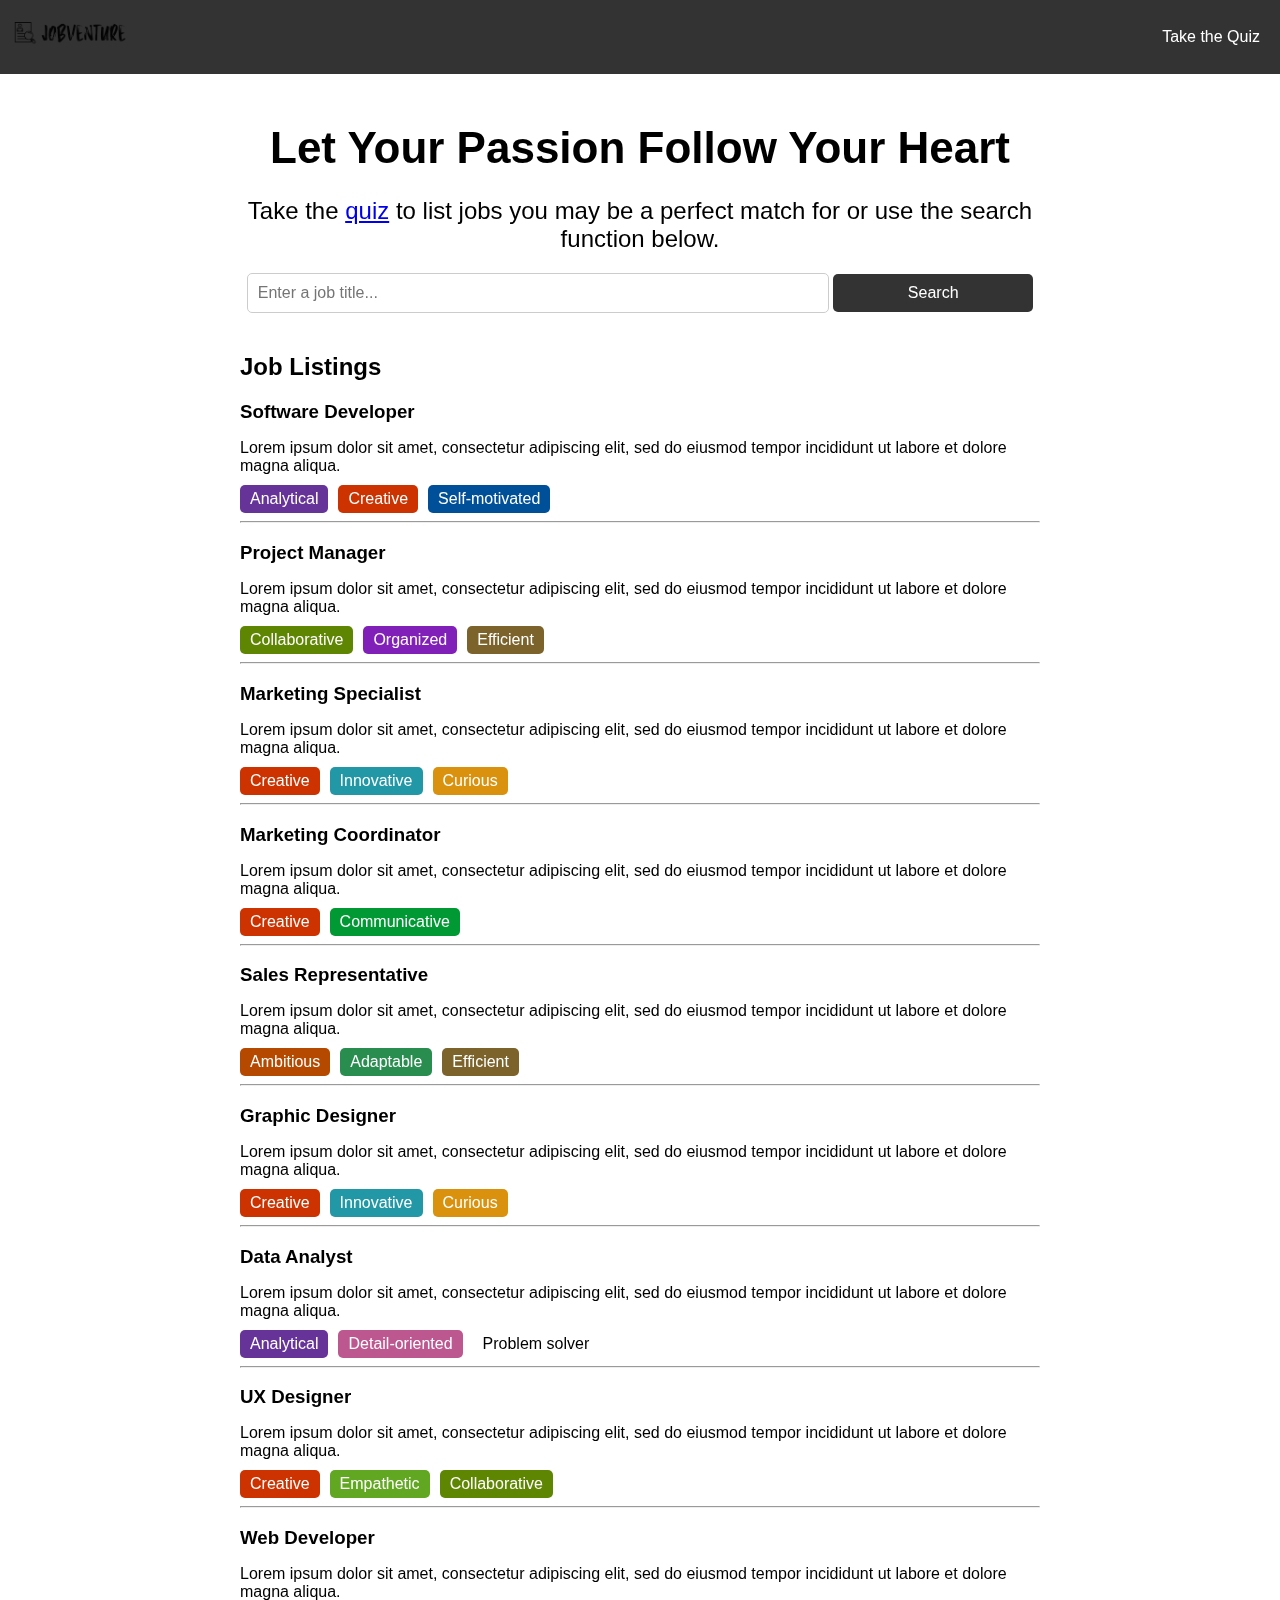
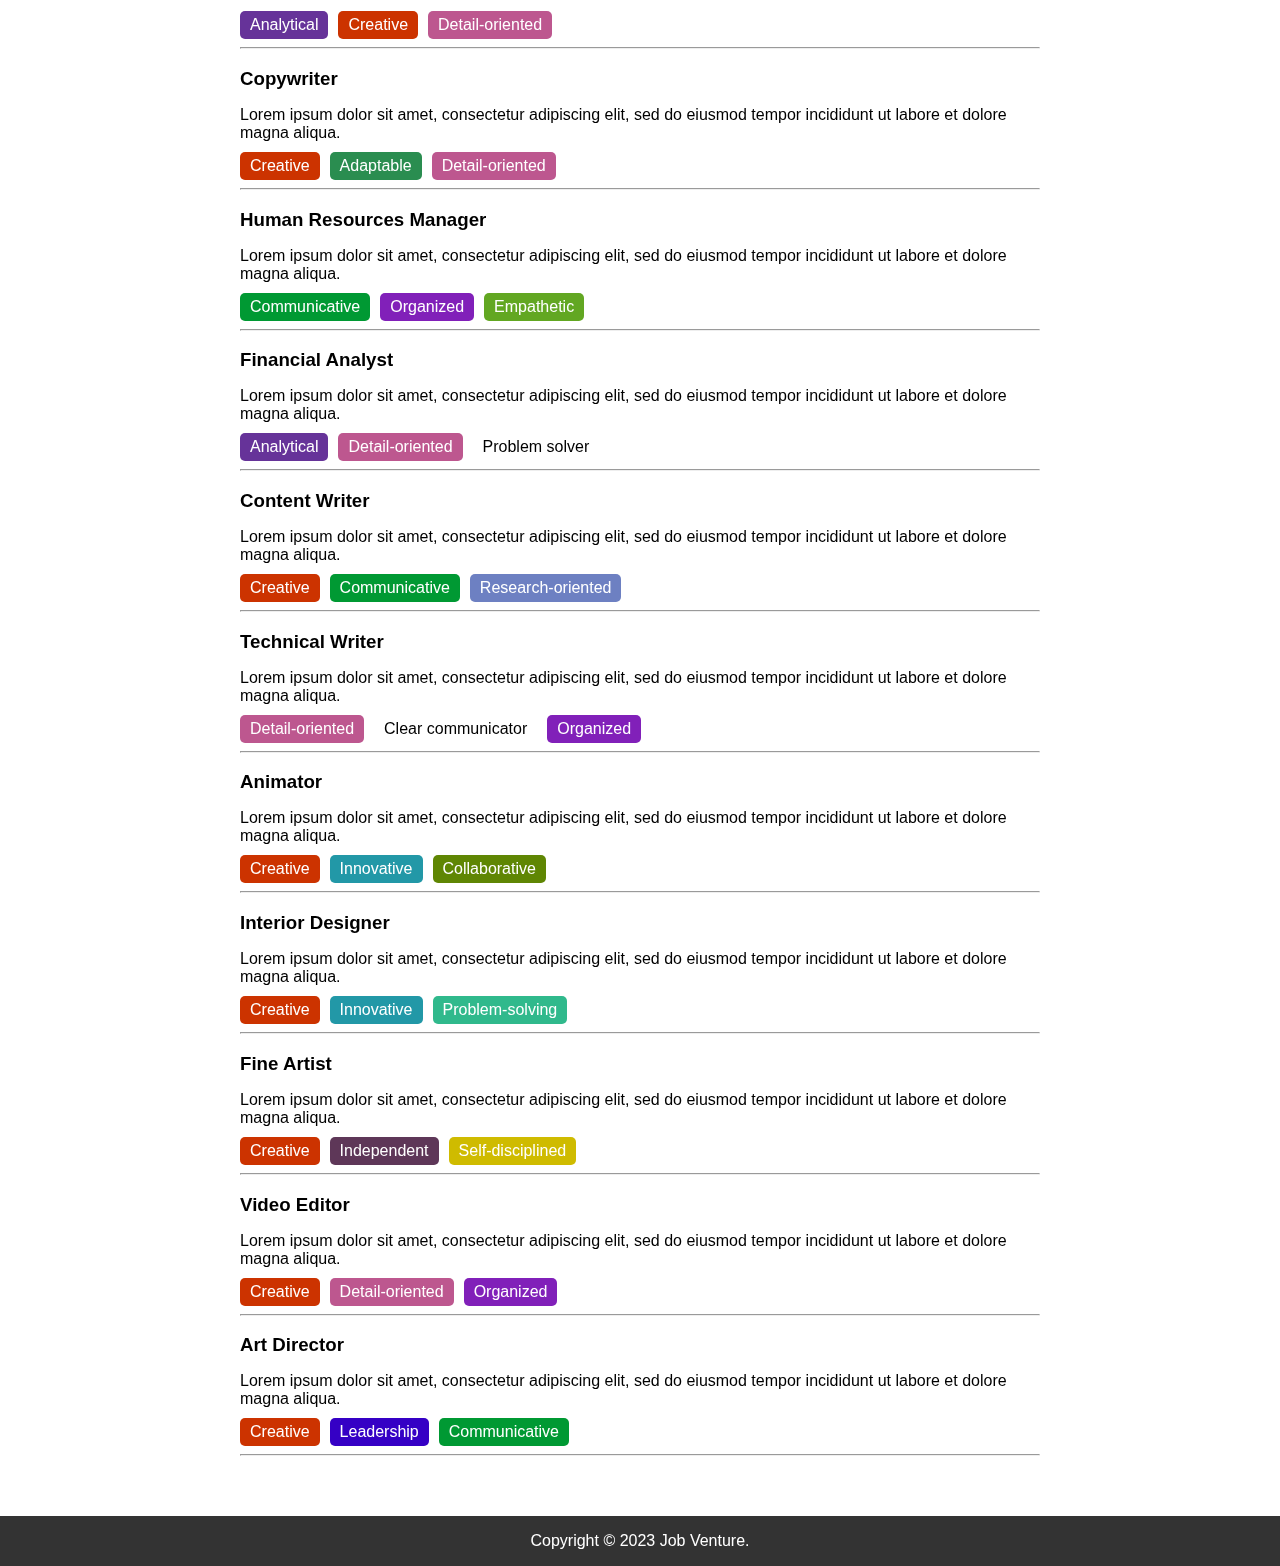
==== home.html @ b3c90a62 "More jobs added" ====
<!DOCTYPE html>
<html>
  <head>
    <meta charset="UTF-8" />
    <title>Job Search App</title>
    <link rel="stylesheet" href="style.css" />
  </head>
  <body style="display: flex; flex-direction: column">
    <header>
      <div class="logo">
        <a  href="home.html"><img src="Assets/Jobventure.png" alt="Job Search App Logo" /></a>
      </div>
      <nav>
        <ul>
          <li><a href="QuizPage/quiz.html">Take the Quiz</a></li>
        </ul>
      </nav>
    </header>
    <main>
      <section class="hero">
        <h1>Let Your Passion Follow Your Heart</h1>
        <p>Take the <a href="/QuizPage/quiz.html">quiz</a> to list jobs you may be a perfect match for or use the search function below.</p>
        <form action="" method="get">
          <input type="text" name="job" placeholder="Enter a job title..." />
          <button type="submit">Search</button>
        </form>
      </section>
      <section class="job-listings" id="job_list">
        <h2>Job Listings</h2>
      </section>
      <script src="src/job_indexing.js"></script>
    </main>
  </body>
  <footer>
    <p>Copyright © 2023 Job Venture.</p>
  </footer>
</html>
---- style.css ----
body {
  margin: 0;
  padding: 0;
  font-family: Arial, sans-serif;
}

header {
  background-color: #333;
  color: #fff;
  display: flex;
  justify-content: space-between;
  align-items: center;
  padding: 10px;
}

.logo img {
  max-height: 50px;
  max-width: 100%;
  mix-blend-mode: multiply;
  size: 5px;
}

nav ul {
  list-style: none;
  display: flex;
}

nav li {
  margin: 0 10px;
}

nav a {
  color: #fff;
  text-decoration: none;
}

li a:hover {
  background-color: #333;
}

main {
  max-width: 800px;
  margin: 0 auto;
  padding: 20px;
}

.hero {
  text-align: center;
  margin-bottom: 40px;
}

.hero h1 {
  font-size: 44px;
  margin-bottom: 10px;
}

.hero p {
  font-size: 24px;
  margin-bottom: 20px;
}

form input[type="text"] {
  padding: 10px;
  font-size: 16px;
  border: 1px solid #ccc;
  border-radius: 5px;
  width: 70%;
}

form button[type="submit"] {
  padding: 10px 16px;
  font-size: 16px;
  background-color: #333;
  color: #fff;
  border: none;
  border-radius: 5px;
  cursor: pointer;
  width: 25%;
}

.job-listings {
  margin-bottom: 40px;
}

.job-listing h3 {
  margin-bottom: 5px;
}

.job-listing p {
  margin-bottom: 10px;
}

.tags {
  list-style: none;
  padding: 0;
  margin: 0;
  display: flex;
}

.tags li {
  padding: 5px 10px;
  border-radius: 5px;
  margin-right: 10px;
}

.tag-technical {
  background-color: #006699;
  color: #fff;
}

.tag-creative {
  background-color: #cc3300;
  color: #fff;
}

.tag-analytical {
  background-color: #663399;
  color: #fff;
}

.tag-communicative {
  background-color: #009933;
  color: #fff;
}

.tag-self-motivated {
  background-color: #004f99;
  color: #fff;
}

.tag-collaborative {
  background-color: #5f8603;
  color: #fff;
}

.tag-organized {
  background-color: #8120b9;
  color: #fff;
}

.tag-efficent {
  background-color: #bf67f1;
  color: #fff;
}

.tag-curious {
  background-color: #da920e;
  color: #fff;
}

.tag-ambitious {
  background-color: #b64900;
  color: #fff;
}

.tag-adaptable {
  background-color: #2a8d50;
  color: #fff;
}

.tag-efficent {
  background-color: #815db1;
  color: #fff;
}

.tag-empathetic {
  background-color: #62a722;
  color: #fff;
}

.tag-innovative {
  background-color: #2298a7;
  color: #fff;
}

.tag-detail-oriented {
  background-color: #bd578f;
  color: #fff;
}

.tag-research-oriented {
  background-color: #6d80c2;
  color: #fff;
}

.tag-self-disciplined {
  background-color: #cfbb00;
  color: #fff;
}

.tag-leadership {
  background-color: #3500c5;
  color: #fff;
}

.tag-independent {
  background-color: #5e3758;
  color: #fff;
}

.tag-problem-solving {
  background-color: #30b98c;
  color: #fff;
}

.tag-efficient {
  background-color: #7c632c;
  color: #fff;
}

footer {
  background-color: #333;
  color: #fff;
  text-align: center;
  width: 100%;
}
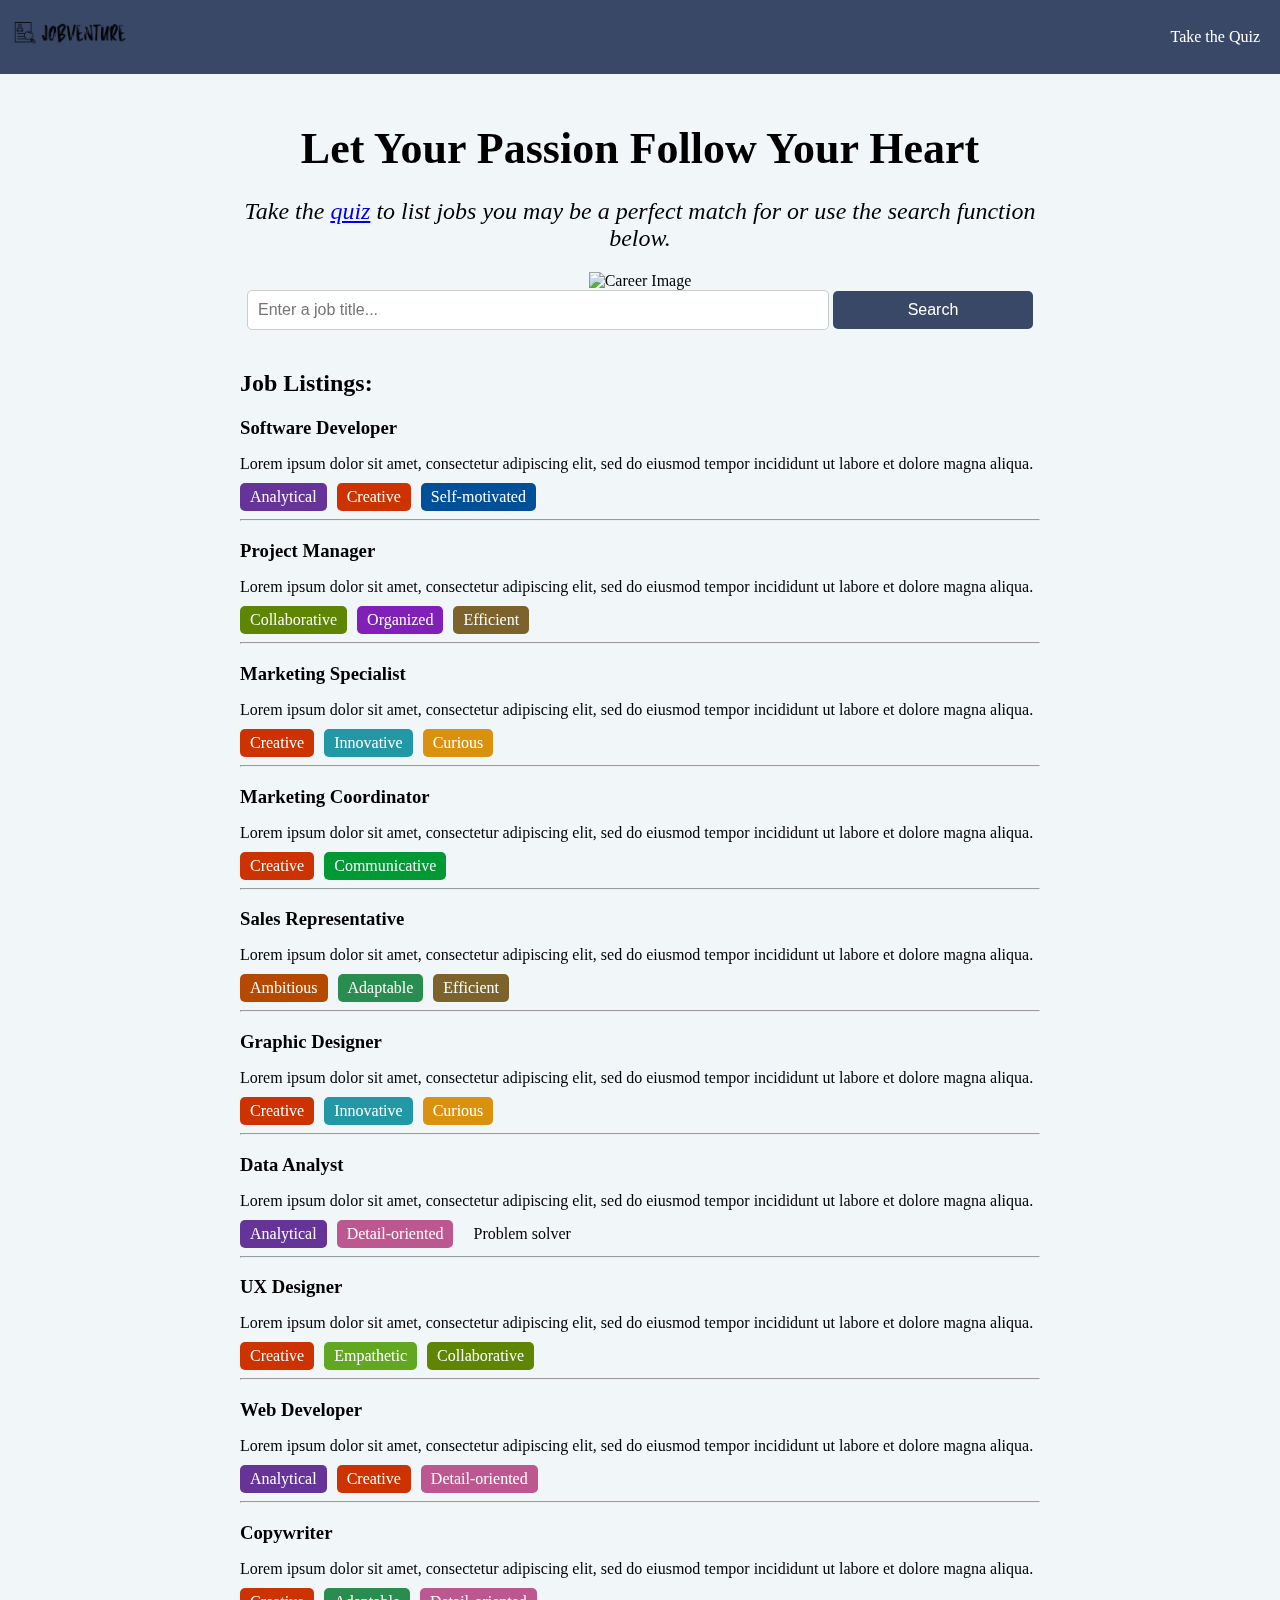
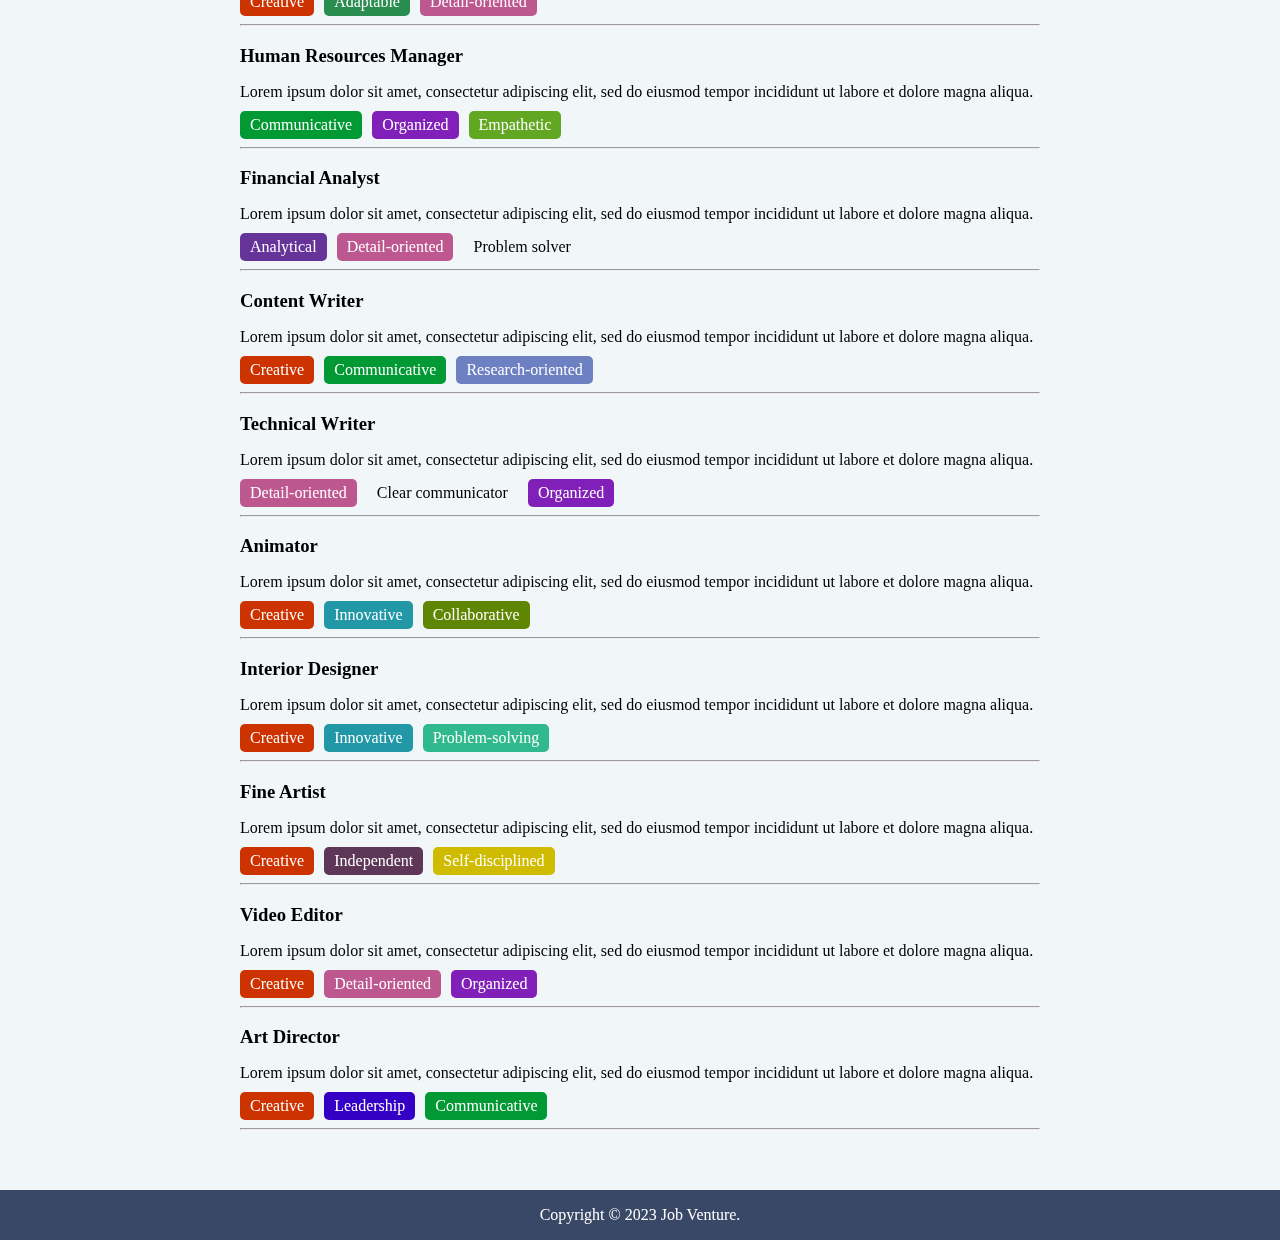
==== commit 9d5bbc42: "Updated the CSS files on home page and quiz page." ====
--- a/home.html
+++ b/home.html
@@ -19,14 +19,15 @@
     <main>
       <section class="hero">
         <h1>Let Your Passion Follow Your Heart</h1>
-        <p>Take the <a href="/QuizPage/quiz.html">quiz</a> to list jobs you may be a perfect match for or use the search function below.</p>
+        <p> <i> Take the <a href="QuizPage/quiz.html">quiz</a> to list jobs you may be a perfect match for or use the search function below.</p> </i>
+        <img src="https://images.squarespace-cdn.com/content/v1/59b197d98dd0417b88f2355f/1565708696198-SZMU0HIDT6VZW4WJEKIF/Jobs+and+Hope+workers+AdobeStock_196042217.png" alt="Career Image" style="width:650px;height:200px;">
         <form action="" method="get">
           <input type="text" name="job" placeholder="Enter a job title..." />
           <button type="submit">Search</button>
         </form>
       </section>
       <section class="job-listings" id="job_list">
-        <h2>Job Listings</h2>
+        <h2>Job Listings:</h2>
       </section>
       <script src="src/job_indexing.js"></script>
     </main>
--- a/style.css
+++ b/style.css
@@ -1,11 +1,13 @@
 body {
   margin: 0;
   padding: 0;
-  font-family: Arial, sans-serif;
+  font-family: 'PT Serif', serif;
+  background-color:#F1F6F9;
+
 }
 
 header {
-  background-color: #333;
+  background-color: #394867;
   color: #fff;
   display: flex;
   justify-content: space-between;
@@ -35,7 +37,7 @@
 }
 
 li a:hover {
-  background-color: #333;
+  background-color: #ff6700;
 }
 
 main {
@@ -70,7 +72,7 @@
 form button[type="submit"] {
   padding: 10px 16px;
   font-size: 16px;
-  background-color: #333;
+  background-color:#394867;
   color: #fff;
   border: none;
   border-radius: 5px;
@@ -209,7 +211,7 @@
 }
 
 footer {
-  background-color: #333;
+  background-color: #394867;
   color: #fff;
   text-align: center;
   width: 100%;
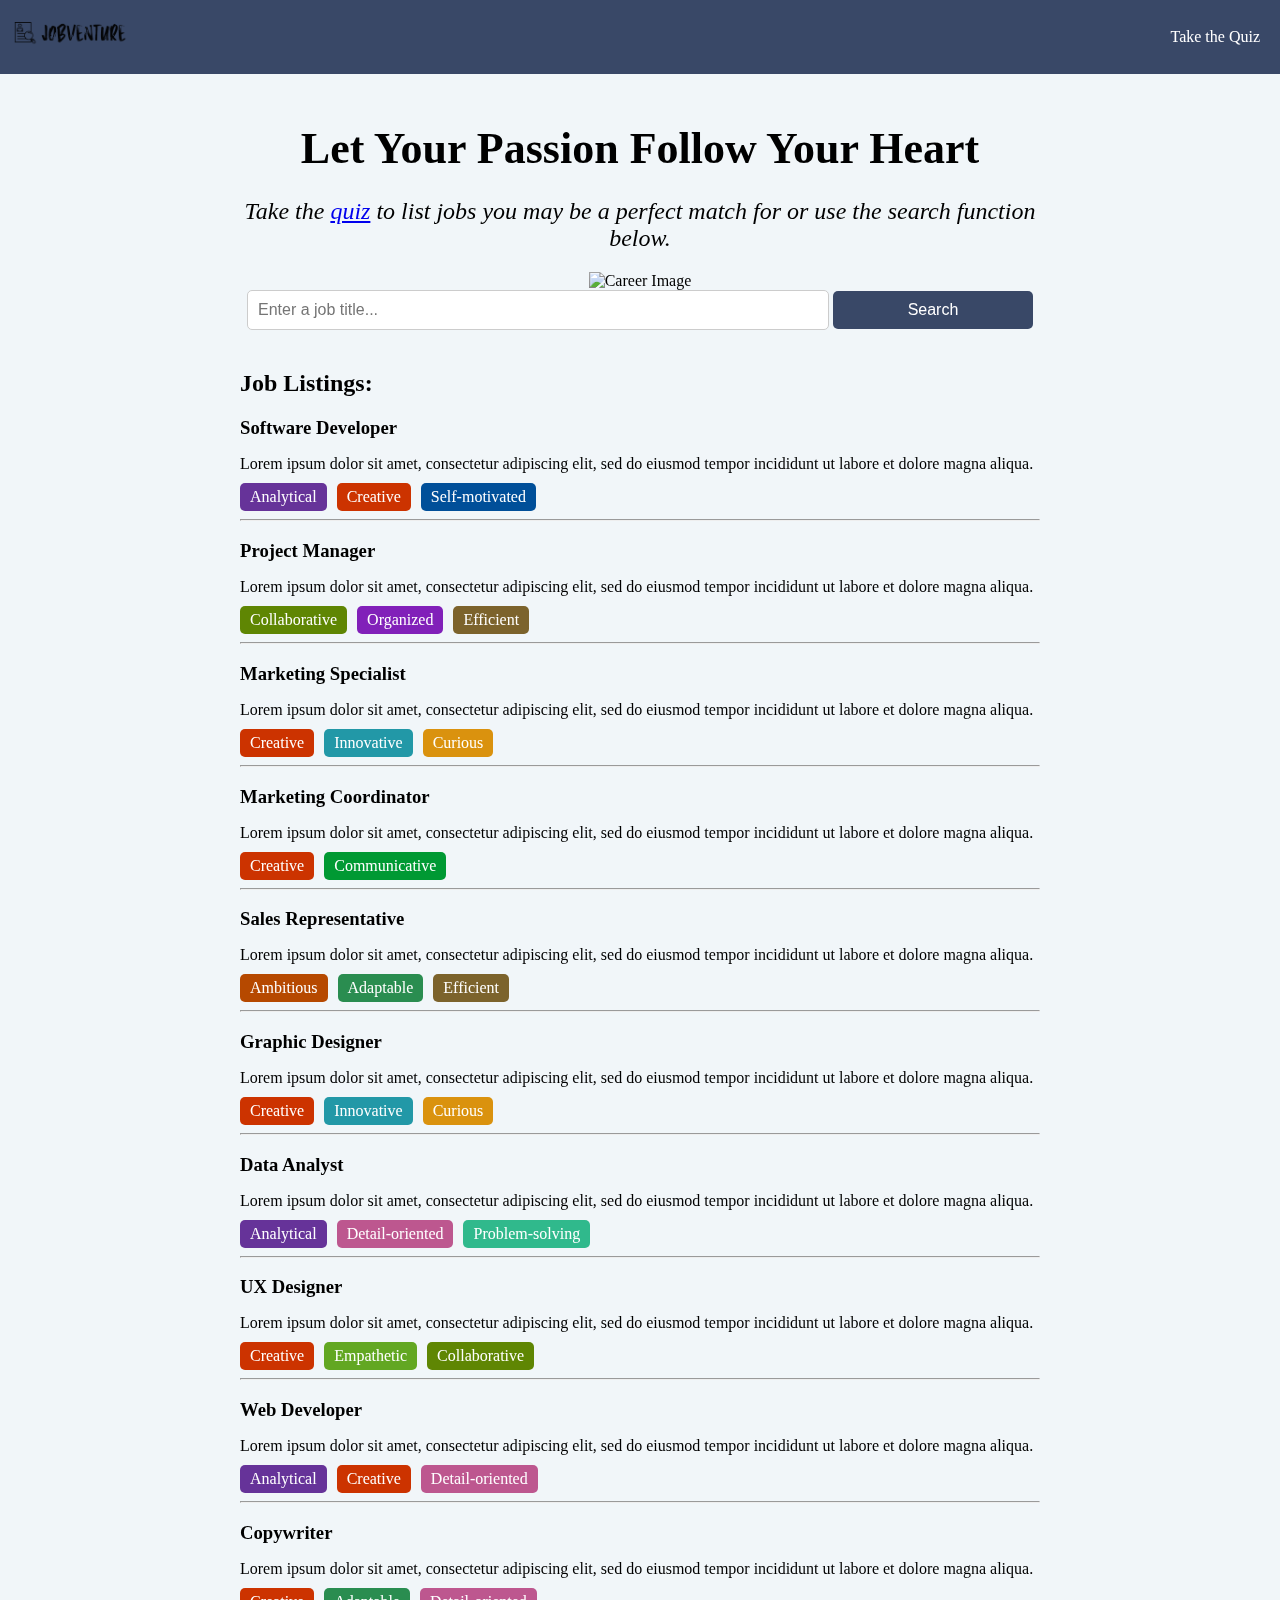
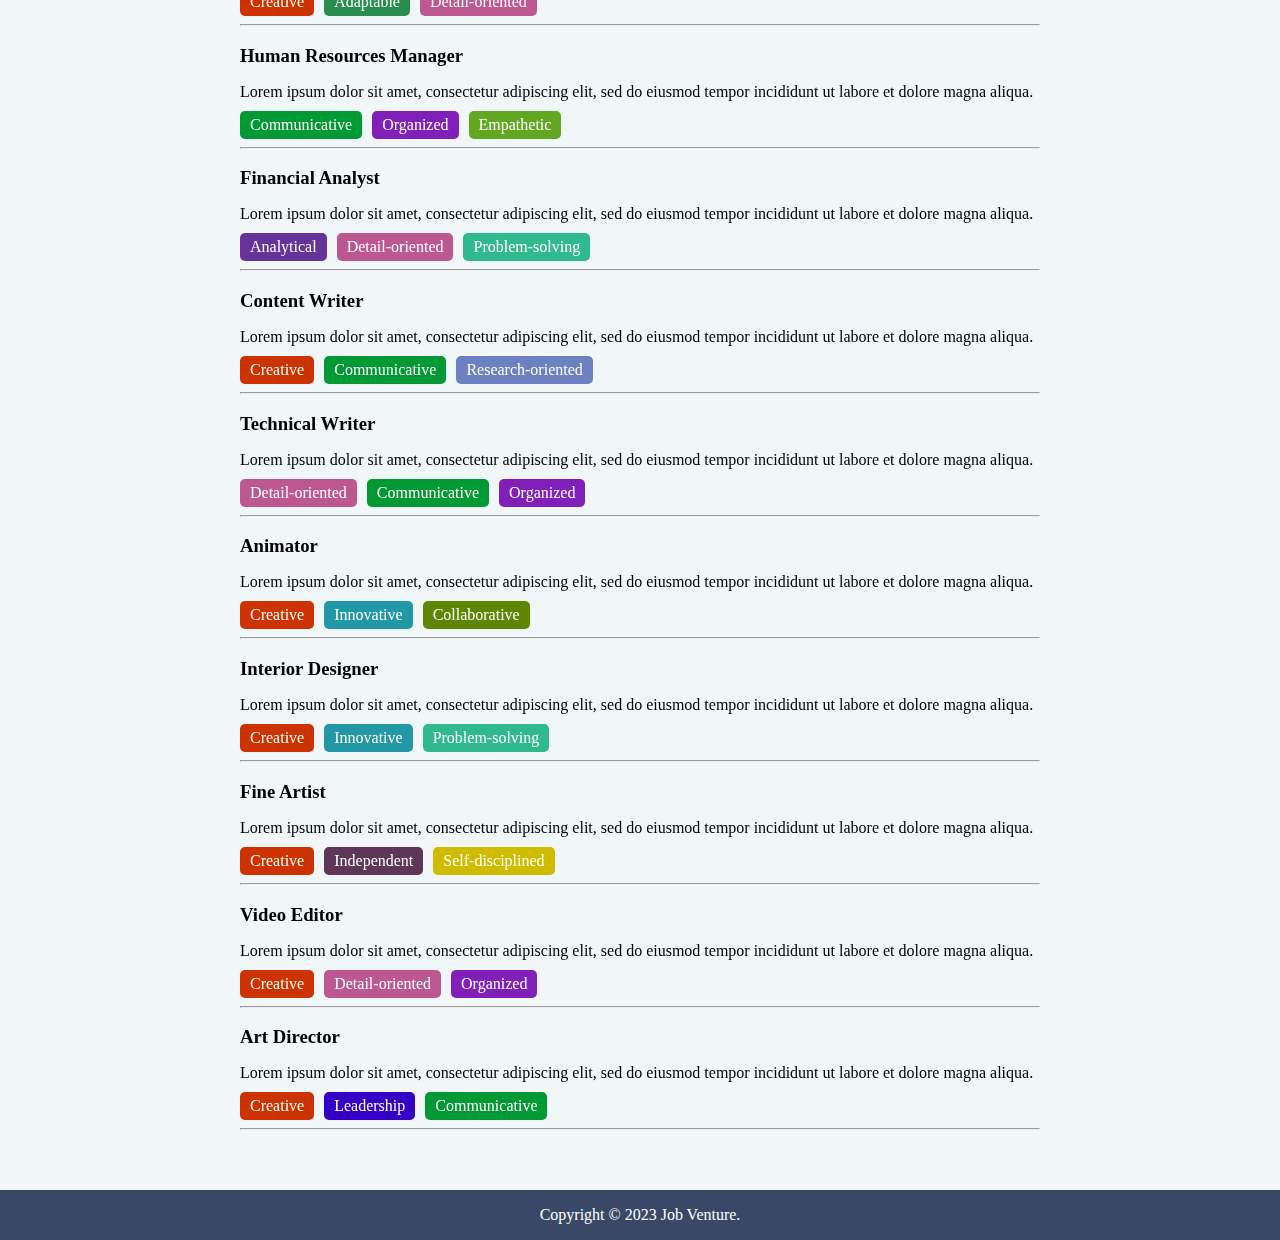
==== commit cb60d267: "More improvements" ====
--- a/home.html
+++ b/home.html
@@ -28,6 +28,9 @@
       </section>
       <section class="job-listings" id="job_list">
         <h2>Job Listings:</h2>
+        <div class="currentTraits">
+
+        </div>
       </section>
       <script src="src/job_indexing.js"></script>
     </main>
--- a/style.css
+++ b/style.css
@@ -215,4 +215,7 @@
   color: #fff;
   text-align: center;
   width: 100%;
-}
+  position: relative;
+  bottom: 0;
+}
+
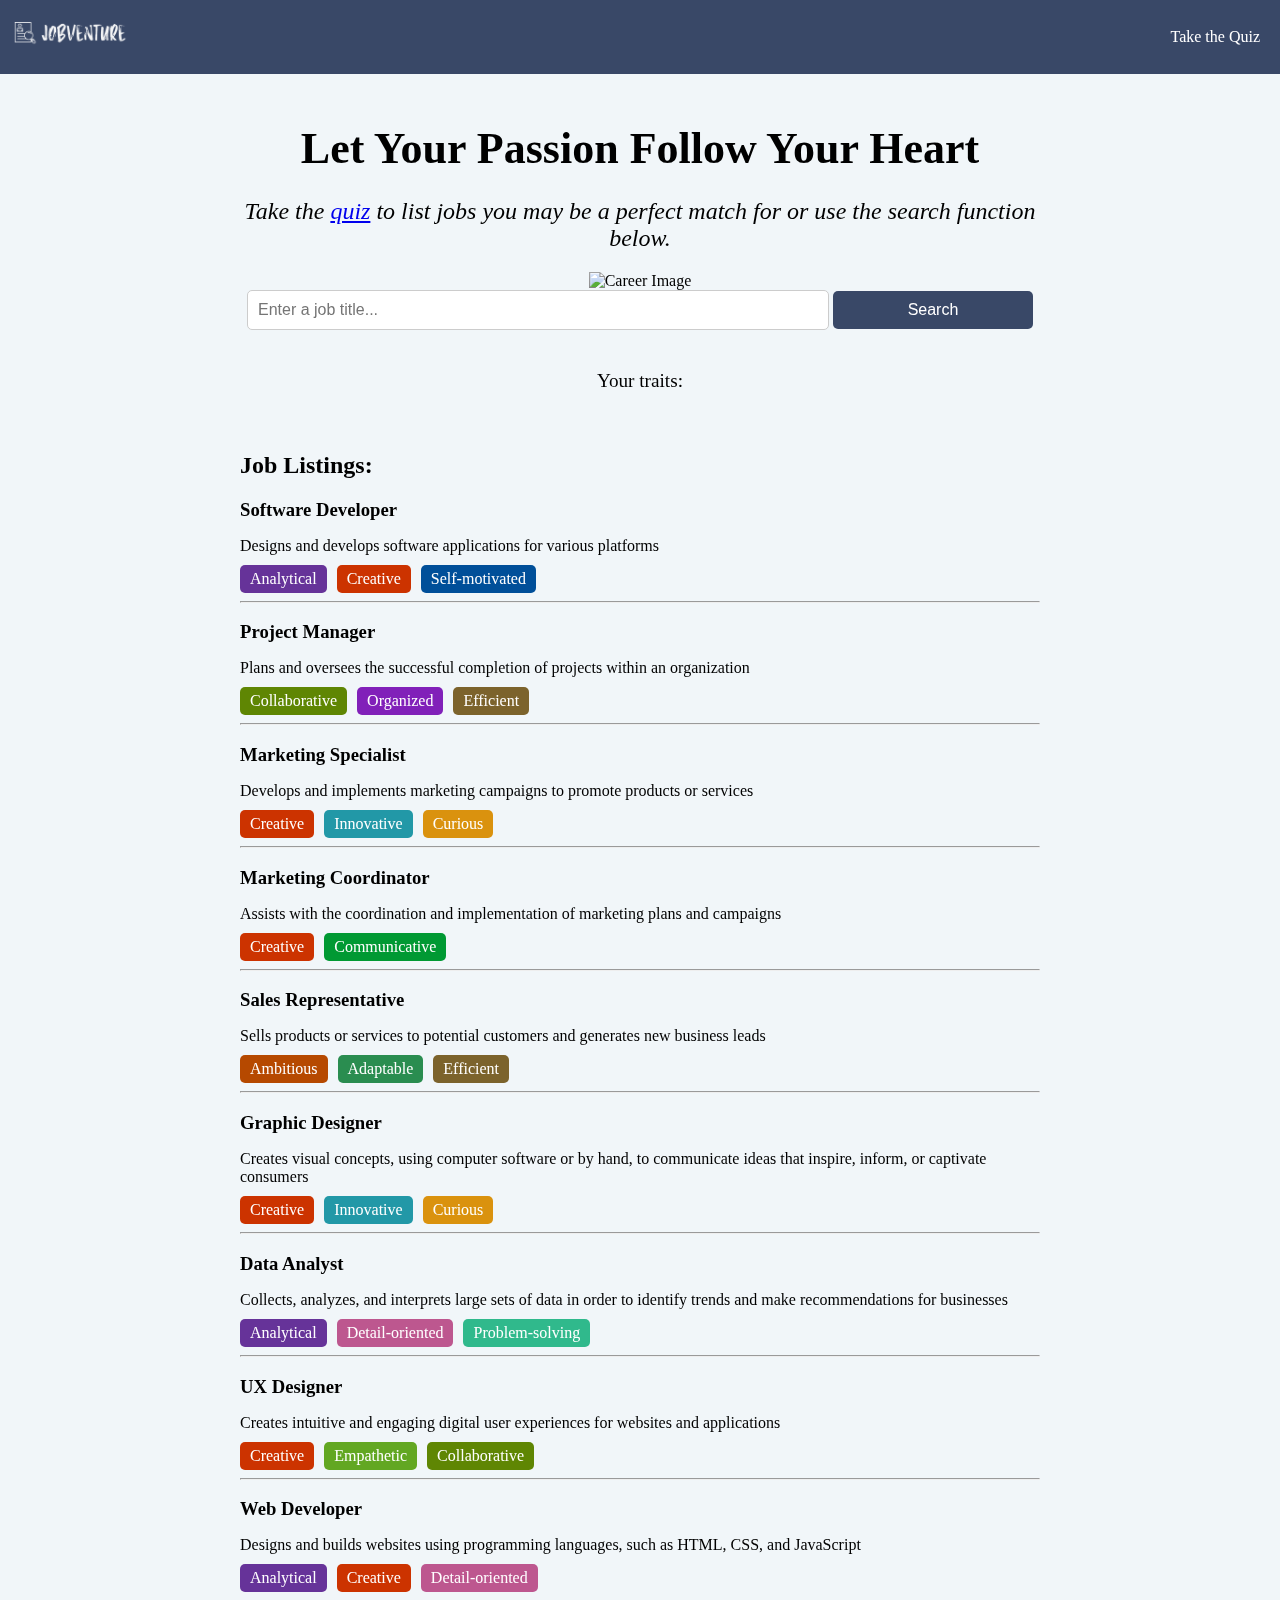
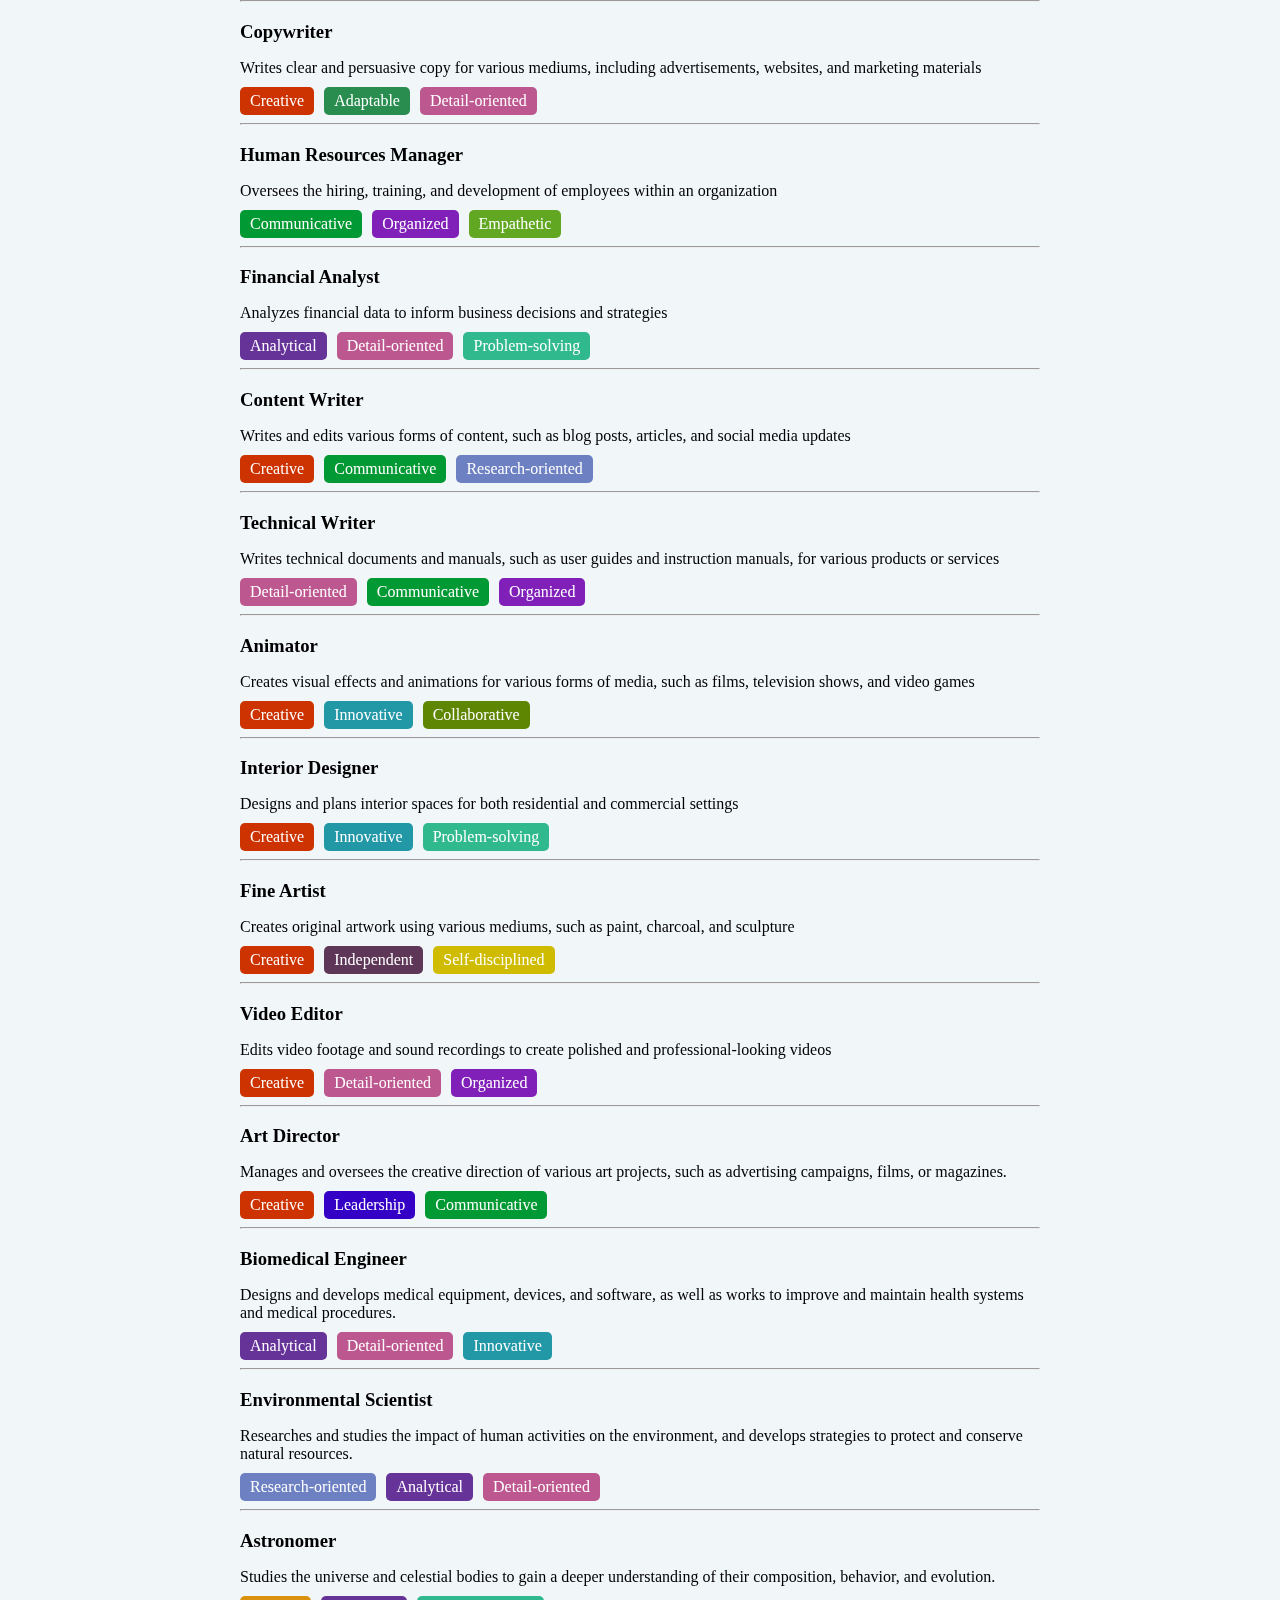
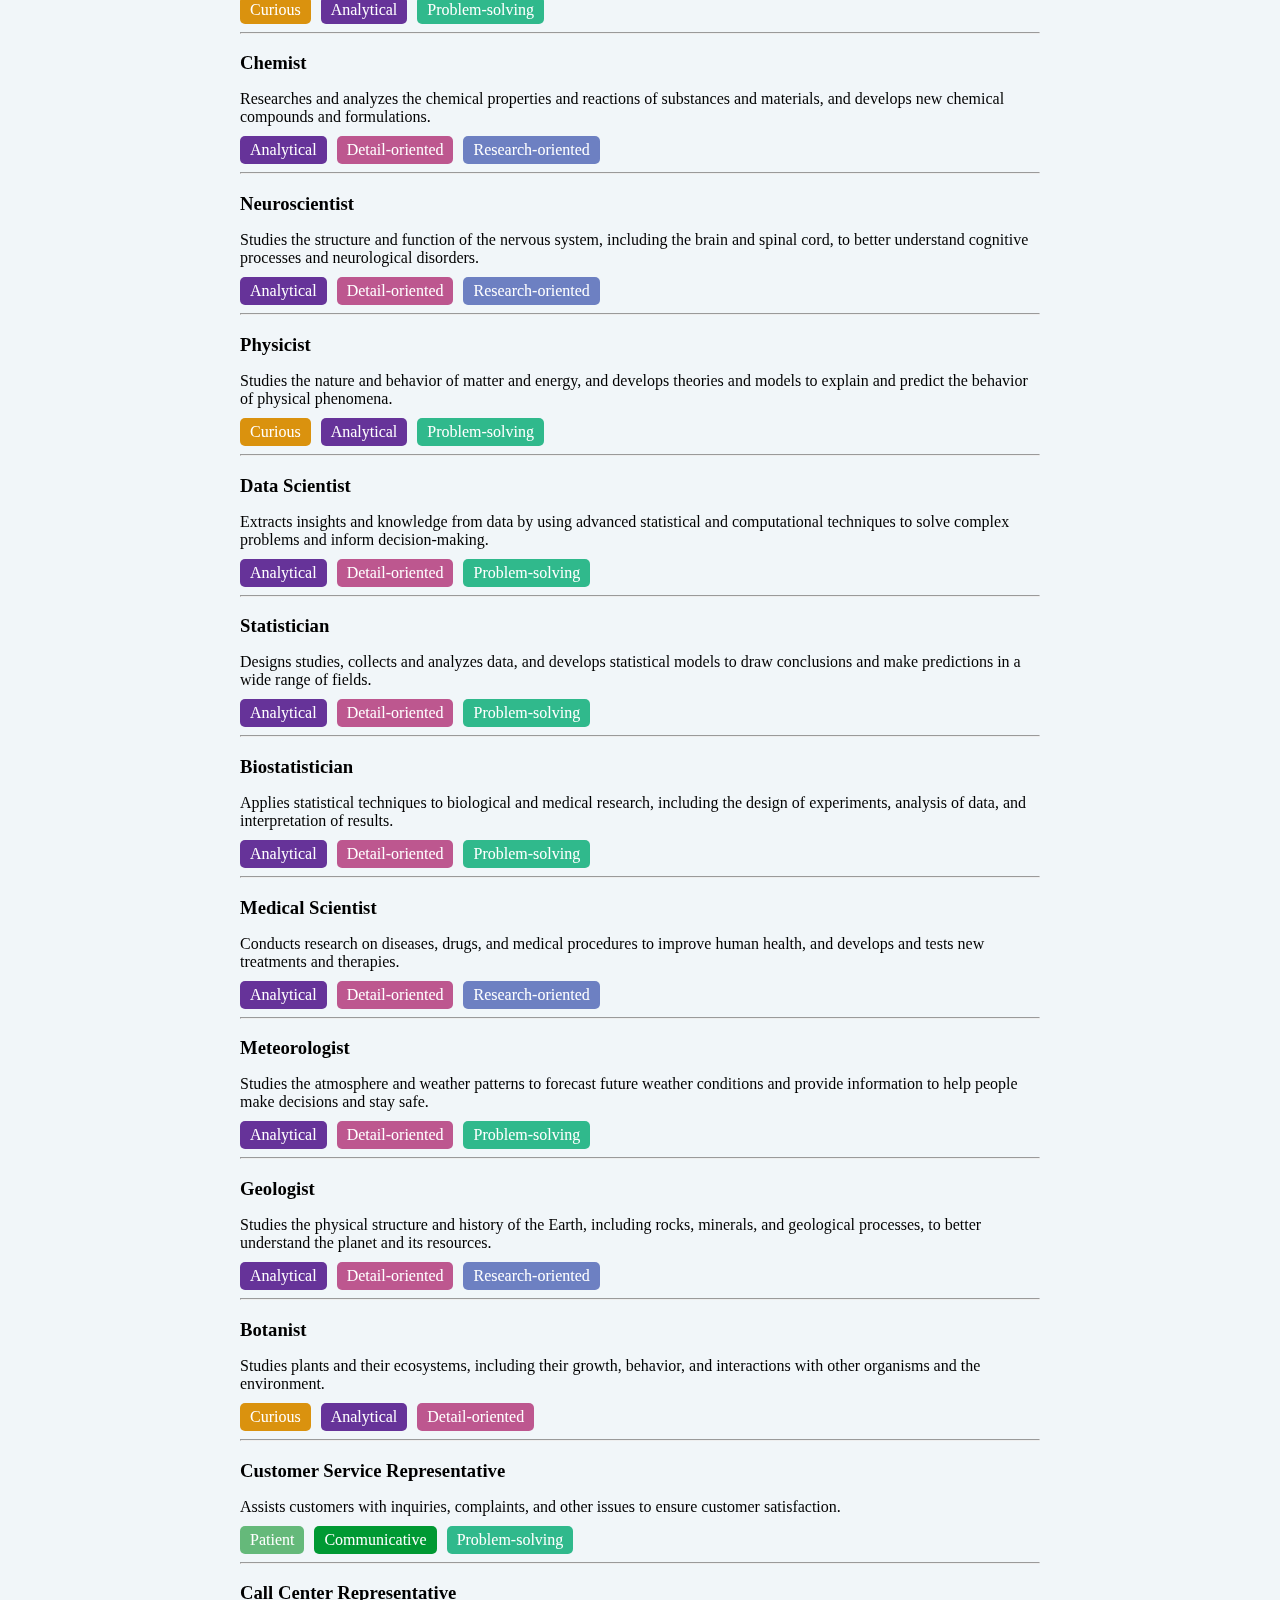
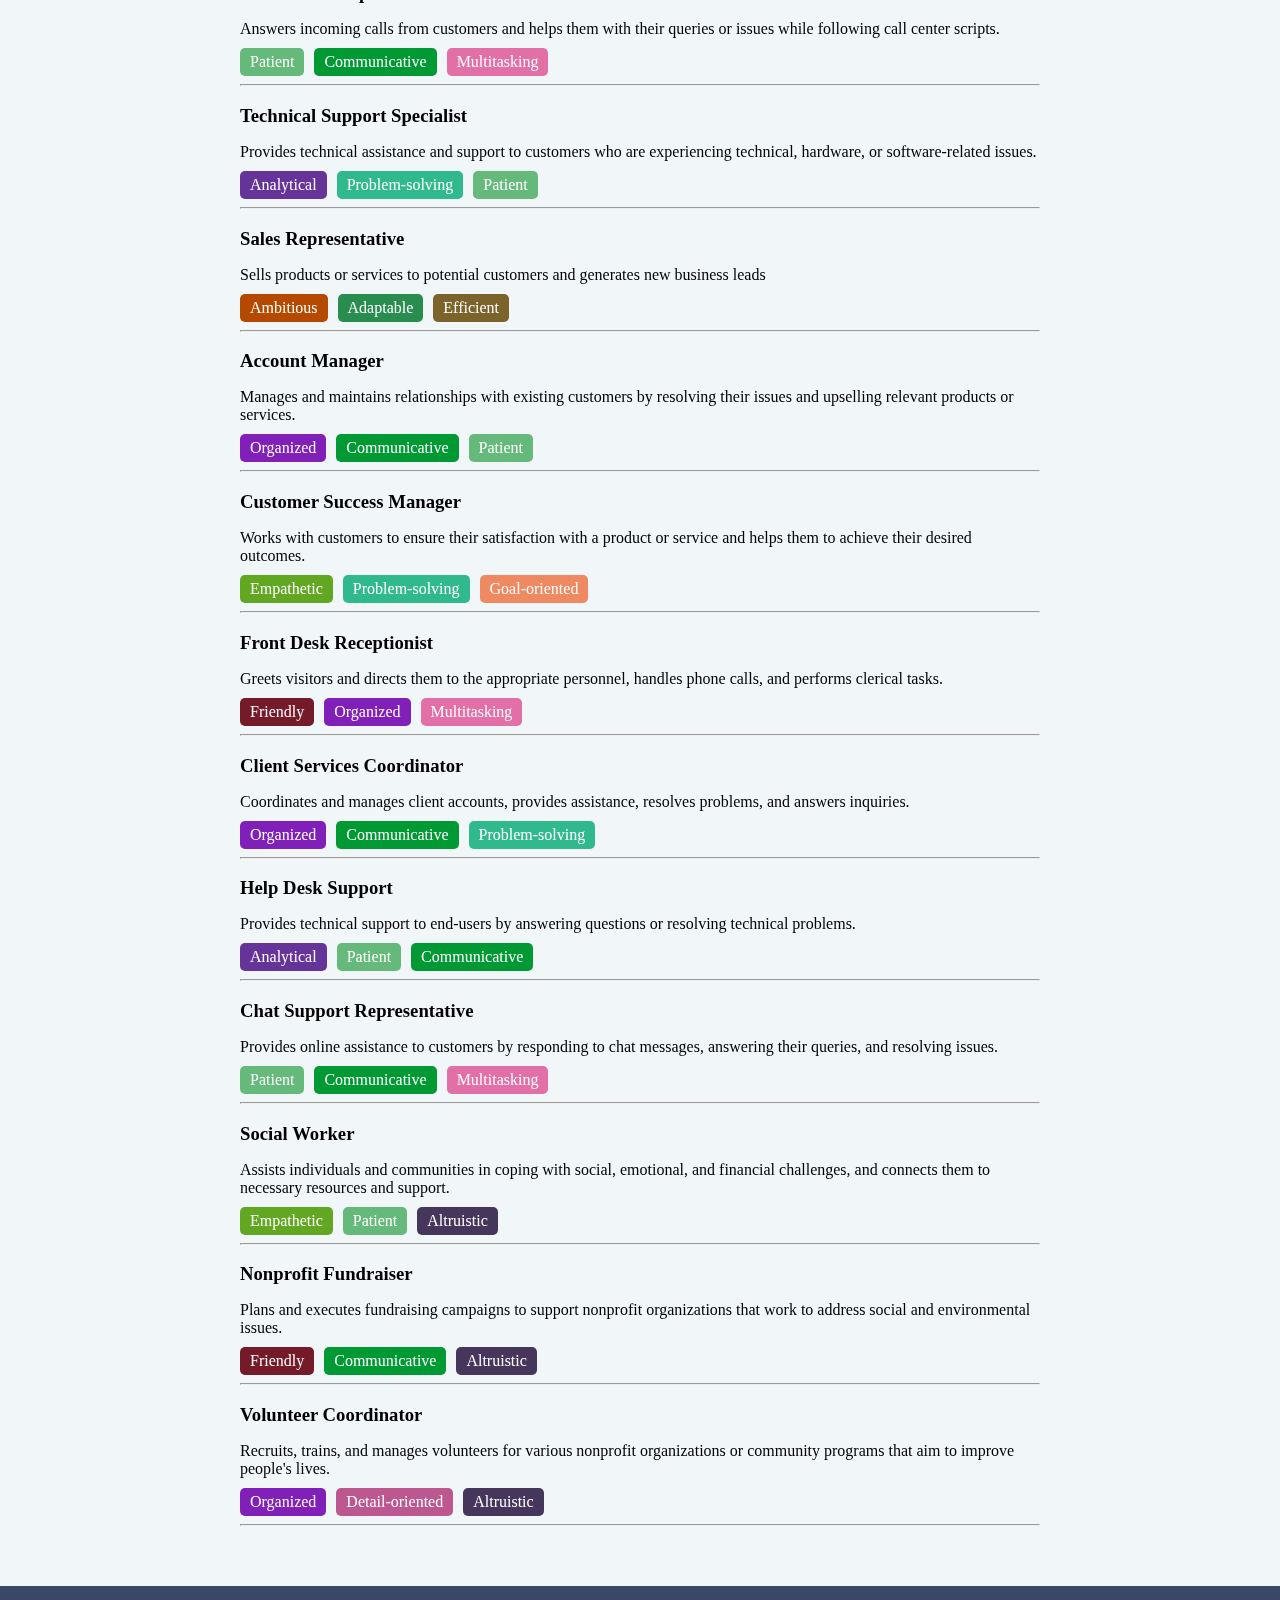
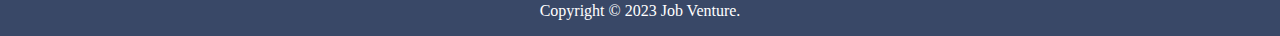
==== commit 4e25c830: "More and More Functions" ====
--- a/home.html
+++ b/home.html
@@ -26,11 +26,14 @@
           <button type="submit">Search</button>
         </form>
       </section>
+      <p style="justify-content: center; display: flex; font-size: larger;">        
+        Your traits:
+        </br>
+      </p>
+      <div class="trait-listings" id="traits">
+      </div>
       <section class="job-listings" id="job_list">
         <h2>Job Listings:</h2>
-        <div class="currentTraits">
-
-        </div>
       </section>
       <script src="src/job_indexing.js"></script>
     </main>
--- a/style.css
+++ b/style.css
@@ -18,7 +18,8 @@
 .logo img {
   max-height: 50px;
   max-width: 100%;
-  mix-blend-mode: multiply;
+  filter: invert(1);
+  mix-blend-mode:screen;
   size: 5px;
 }
 
@@ -84,6 +85,13 @@
   margin-bottom: 40px;
 }
 
+.trait-listings {
+  margin-bottom: 40px;
+  flex-wrap: wrap;
+  display: flex;
+  justify-content: center;
+}
+
 .job-listing h3 {
   margin-bottom: 5px;
 }
@@ -210,6 +218,31 @@
   color: #fff;
 }
 
+.tag-friendly {
+  background-color: #741a29;
+  color: #fff;
+}
+
+.tag-patient {
+  background-color: #65b97a;
+  color: #fff;
+}
+
+.tag-multitasking {
+  background-color: #e26fa5;
+  color: #fff;
+}
+
+.tag-goal-oriented {
+  background-color: #ee8961;
+  color: #fff;
+}
+
+.tag-altruistic {
+  background-color: #47365c;
+  color: #fff;
+}
+
 footer {
   background-color: #394867;
   color: #fff;
